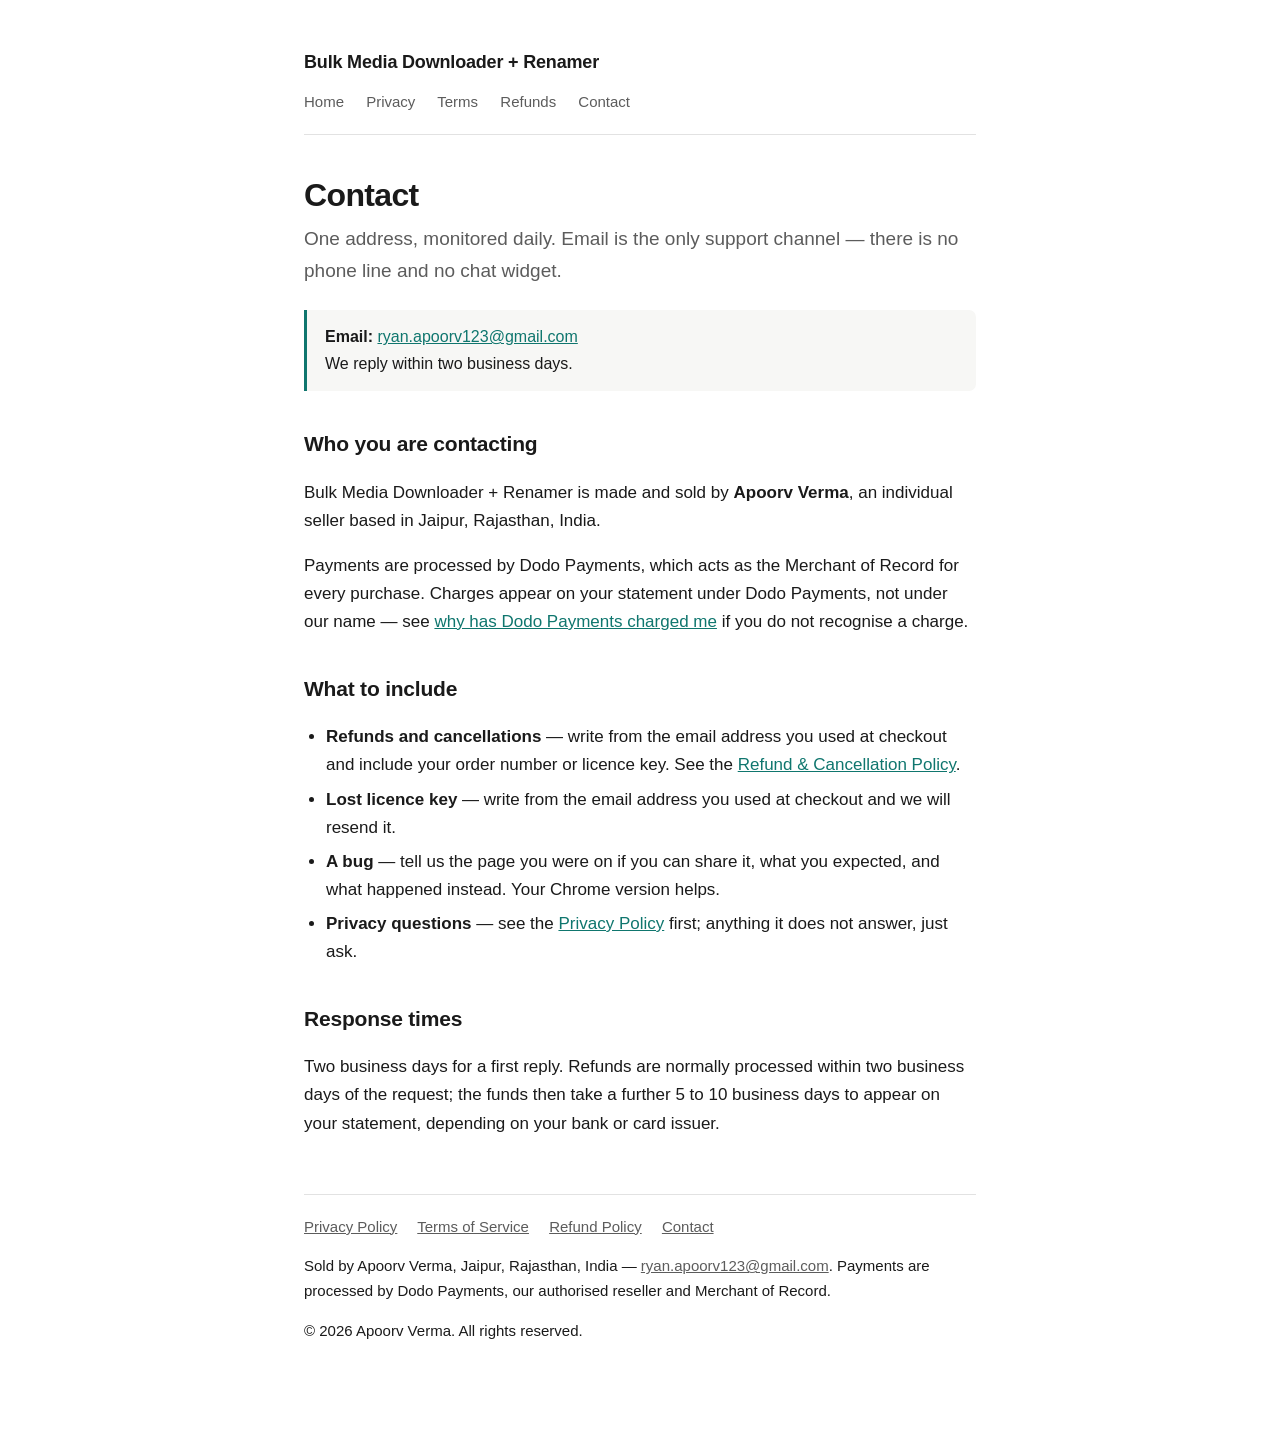
==== contact.html @ 6083a731 "Policy site" ====
<!DOCTYPE html>
<html lang="en">
<head>
<meta charset="utf-8">
<meta name="viewport" content="width=device-width, initial-scale=1">
<title>Contact — Bulk Media Downloader + Renamer</title>
<meta name="description" content="Support, refunds and cancellations for Bulk Media Downloader + Renamer.">
<link rel="stylesheet" href="styles.css">
</head>
<body>
<div class="wrap">

<header class="site">
  <a class="brand" href="./">Bulk Media Downloader + Renamer</a>
  <nav class="site">
    <a href="./">Home</a>
    <a href="privacy.html">Privacy</a>
    <a href="terms.html">Terms</a>
    <a href="refund.html">Refunds</a>
    <a href="contact.html">Contact</a>
  </nav>
</header>

<h1>Contact</h1>
<p class="lede">One address, monitored daily. Email is the only support channel — there is no phone line and no chat widget.</p>

<div class="note">
  <strong>Email:</strong> <a href="mailto:ryan.apoorv123@gmail.com">ryan.apoorv123@gmail.com</a><br>
  We reply within two business days.
</div>

<h2>Who you are contacting</h2>
<p>Bulk Media Downloader + Renamer is made and sold by <strong>Apoorv Verma</strong>, an individual seller based in Jaipur, Rajasthan, India.</p>
<p>Payments are processed by Dodo Payments, which acts as the Merchant of Record for every purchase. Charges appear on your statement under Dodo Payments, not under our name — see <a href="https://dodopayments.com/support/why-has-dodo-payments-charged-me">why has Dodo Payments charged me</a> if you do not recognise a charge.</p>

<h2>What to include</h2>
<ul>
  <li><strong>Refunds and cancellations</strong> — write from the email address you used at checkout and include your order number or licence key. See the <a href="refund.html">Refund &amp; Cancellation Policy</a>.</li>
  <li><strong>Lost licence key</strong> — write from the email address you used at checkout and we will resend it.</li>
  <li><strong>A bug</strong> — tell us the page you were on if you can share it, what you expected, and what happened instead. Your Chrome version helps.</li>
  <li><strong>Privacy questions</strong> — see the <a href="privacy.html">Privacy Policy</a> first; anything it does not answer, just ask.</li>
</ul>

<h2>Response times</h2>
<p>Two business days for a first reply. Refunds are normally processed within two business days of the request; the funds then take a further 5 to 10 business days to appear on your statement, depending on your bank or card issuer.</p>

<footer class="site">
  <a href="privacy.html">Privacy Policy</a>
  <a href="terms.html">Terms of Service</a>
  <a href="refund.html">Refund Policy</a>
  <a href="contact.html">Contact</a>
  <p class="seller">Sold by Apoorv Verma, Jaipur, Rajasthan, India — <a href="mailto:ryan.apoorv123@gmail.com">ryan.apoorv123@gmail.com</a>. Payments are processed by Dodo Payments, our authorised reseller and Merchant of Record.</p>
  <p>&copy; 2026 Apoorv Verma. All rights reserved.</p>
</footer>

</div>
</body>
</html>
---- styles.css ----
:root {
  --ink: #1a1a1a;
  --muted: #5c5c5c;
  --line: #e2e2e2;
  --accent: #0f766e;
  --bg: #ffffff;
  --soft: #f7f7f5;
}

* { box-sizing: border-box; }

[hidden] { display: none !important; }

body {
  margin: 0;
  padding: 0;
  background: var(--bg);
  color: var(--ink);
  font-family: -apple-system, BlinkMacSystemFont, "Segoe UI", Roboto, Helvetica, Arial, sans-serif;
  font-size: 17px;
  line-height: 1.65;
  -webkit-font-smoothing: antialiased;
}

.wrap {
  max-width: 720px;
  margin: 0 auto;
  padding: 48px 24px 80px;
}

header.site {
  border-bottom: 1px solid var(--line);
  margin-bottom: 40px;
  padding-bottom: 20px;
}

header.site a.brand {
  font-weight: 650;
  font-size: 18px;
  color: var(--ink);
  text-decoration: none;
  letter-spacing: -0.01em;
}

nav.site {
  margin-top: 12px;
  font-size: 15px;
}

nav.site a {
  color: var(--muted);
  text-decoration: none;
  margin-right: 18px;
}

nav.site a:hover { color: var(--accent); text-decoration: underline; }

h1 {
  font-size: 32px;
  line-height: 1.25;
  letter-spacing: -0.02em;
  margin: 0 0 8px;
}

h2 {
  font-size: 21px;
  letter-spacing: -0.01em;
  margin: 36px 0 10px;
}

h3 { font-size: 17px; margin: 24px 0 6px; }

p, li { color: var(--ink); }

.lede { font-size: 19px; color: var(--muted); margin-top: 0; }

.updated { font-size: 15px; color: var(--muted); margin-bottom: 32px; }

a { color: var(--accent); }

ul { padding-left: 22px; }

li { margin-bottom: 6px; }

.pricing {
  display: flex;
  gap: 16px;
  flex-wrap: wrap;
  margin: 28px 0 8px;
}

.plan {
  flex: 1 1 260px;
  border: 1px solid var(--line);
  border-radius: 10px;
  padding: 22px;
  background: var(--soft);
}

.plan .price { font-size: 30px; font-weight: 650; letter-spacing: -0.02em; }

.plan .per { font-size: 15px; color: var(--muted); font-weight: 400; }

.plan h3 { margin-top: 0; }

.btn {
  display: inline-block;
  margin-top: 14px;
  padding: 10px 18px;
  background: var(--accent);
  color: #fff;
  border-radius: 7px;
  text-decoration: none;
  font-size: 15px;
  font-weight: 550;
  border: none;
  cursor: pointer;
  font-family: inherit;
}

.btn:hover { opacity: 0.9; }

.btn.secondary { background: transparent; color: var(--accent); border: 1px solid var(--accent); }

/* Checkout not yet live: reads as a button, but is visibly inert rather than
   being a link the visitor can follow to a 404. Remove with the spans. */
.btn--pending {
  background: var(--soft);
  color: var(--muted);
  border: 1px dashed var(--line);
  cursor: not-allowed;
}

.btn--pending:hover { opacity: 1; }

.note {
  background: var(--soft);
  border-left: 3px solid var(--accent);
  padding: 14px 18px;
  border-radius: 0 7px 7px 0;
  margin: 24px 0;
  font-size: 16px;
}

code {
  background: var(--soft);
  padding: 2px 6px;
  border-radius: 4px;
  font-size: 15px;
  font-family: ui-monospace, SFMono-Regular, Menlo, monospace;
}

footer.site {
  border-top: 1px solid var(--line);
  margin-top: 56px;
  padding-top: 20px;
  font-size: 15px;
  color: var(--muted);
}

footer.site a { color: var(--muted); margin-right: 16px; }

/* Links inside footer prose sit in a sentence, not in the link row. */
footer.site p a { margin-right: 0; }

footer.site .seller { margin-bottom: 8px; }

.fineprint { font-size: 15px; color: var(--muted); margin-top: 18px; }

.keybox {
  font-family: ui-monospace, SFMono-Regular, Menlo, monospace;
  font-size: 18px;
  background: var(--soft);
  border: 1px solid var(--line);
  border-radius: 8px;
  padding: 16px;
  word-break: break-all;
  margin: 16px 0;
}

@media (max-width: 560px) {
  body { font-size: 16px; }
  h1 { font-size: 27px; }
  .wrap { padding: 32px 18px 64px; }
}
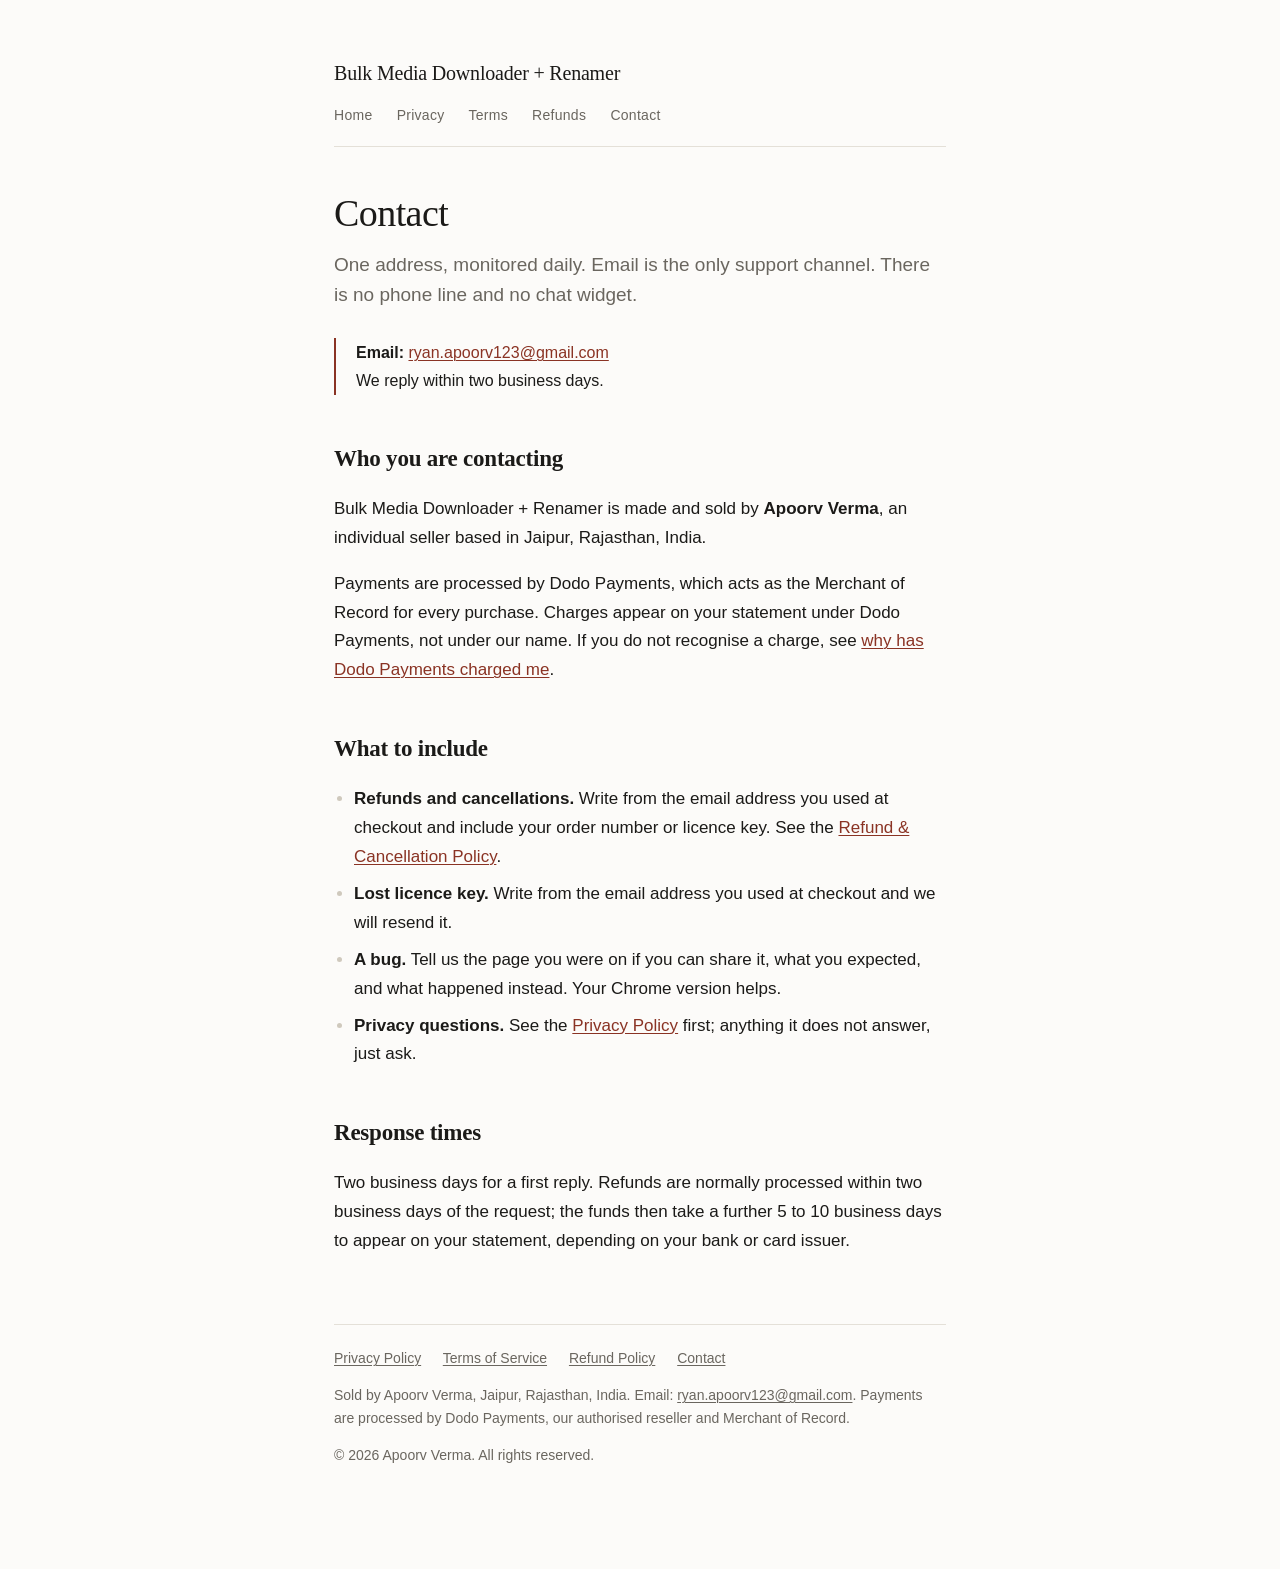
==== commit e9cf44a4: "Update titles and improve text clarity across multiple HTML files" ====
--- a/contact.html
+++ b/contact.html
@@ -3,7 +3,7 @@
 <head>
 <meta charset="utf-8">
 <meta name="viewport" content="width=device-width, initial-scale=1">
-<title>Contact — Bulk Media Downloader + Renamer</title>
+<title>Contact | Bulk Media Downloader + Renamer</title>
 <meta name="description" content="Support, refunds and cancellations for Bulk Media Downloader + Renamer.">
 <link rel="stylesheet" href="styles.css">
 </head>
@@ -22,7 +22,7 @@
 </header>
 
 <h1>Contact</h1>
-<p class="lede">One address, monitored daily. Email is the only support channel — there is no phone line and no chat widget.</p>
+<p class="lede">One address, monitored daily. Email is the only support channel. There is no phone line and no chat widget.</p>
 
 <div class="note">
   <strong>Email:</strong> <a href="mailto:ryan.apoorv123@gmail.com">ryan.apoorv123@gmail.com</a><br>
@@ -31,14 +31,14 @@
 
 <h2>Who you are contacting</h2>
 <p>Bulk Media Downloader + Renamer is made and sold by <strong>Apoorv Verma</strong>, an individual seller based in Jaipur, Rajasthan, India.</p>
-<p>Payments are processed by Dodo Payments, which acts as the Merchant of Record for every purchase. Charges appear on your statement under Dodo Payments, not under our name — see <a href="https://dodopayments.com/support/why-has-dodo-payments-charged-me">why has Dodo Payments charged me</a> if you do not recognise a charge.</p>
+<p>Payments are processed by Dodo Payments, which acts as the Merchant of Record for every purchase. Charges appear on your statement under Dodo Payments, not under our name. If you do not recognise a charge, see <a href="https://dodopayments.com/support/why-has-dodo-payments-charged-me">why has Dodo Payments charged me</a>.</p>
 
 <h2>What to include</h2>
 <ul>
-  <li><strong>Refunds and cancellations</strong> — write from the email address you used at checkout and include your order number or licence key. See the <a href="refund.html">Refund &amp; Cancellation Policy</a>.</li>
-  <li><strong>Lost licence key</strong> — write from the email address you used at checkout and we will resend it.</li>
-  <li><strong>A bug</strong> — tell us the page you were on if you can share it, what you expected, and what happened instead. Your Chrome version helps.</li>
-  <li><strong>Privacy questions</strong> — see the <a href="privacy.html">Privacy Policy</a> first; anything it does not answer, just ask.</li>
+  <li><strong>Refunds and cancellations.</strong> Write from the email address you used at checkout and include your order number or licence key. See the <a href="refund.html">Refund &amp; Cancellation Policy</a>.</li>
+  <li><strong>Lost licence key.</strong> Write from the email address you used at checkout and we will resend it.</li>
+  <li><strong>A bug.</strong> Tell us the page you were on if you can share it, what you expected, and what happened instead. Your Chrome version helps.</li>
+  <li><strong>Privacy questions.</strong> See the <a href="privacy.html">Privacy Policy</a> first; anything it does not answer, just ask.</li>
 </ul>
 
 <h2>Response times</h2>
@@ -49,7 +49,7 @@
   <a href="terms.html">Terms of Service</a>
   <a href="refund.html">Refund Policy</a>
   <a href="contact.html">Contact</a>
-  <p class="seller">Sold by Apoorv Verma, Jaipur, Rajasthan, India — <a href="mailto:ryan.apoorv123@gmail.com">ryan.apoorv123@gmail.com</a>. Payments are processed by Dodo Payments, our authorised reseller and Merchant of Record.</p>
+  <p class="seller">Sold by Apoorv Verma, Jaipur, Rajasthan, India. Email: <a href="mailto:ryan.apoorv123@gmail.com">ryan.apoorv123@gmail.com</a>. Payments are processed by Dodo Payments, our authorised reseller and Merchant of Record.</p>
   <p>&copy; 2026 Apoorv Verma. All rights reserved.</p>
 </footer>
 
--- a/styles.css
+++ b/styles.css
@@ -1,185 +1,255 @@
+/* Bulk Media Downloader + Renamer: site styles.
+   Warm paper, serif headings, hairline rules. One accent, used sparingly. */
+
 :root {
-  --ink: #1a1a1a;
-  --muted: #5c5c5c;
-  --line: #e2e2e2;
-  --accent: #0f766e;
-  --bg: #ffffff;
-  --soft: #f7f7f5;
+  --paper: #fcfbf9;
+  --ink: #1b1a18;
+  --muted: #6a665f;
+  --line: #e4e0d8;
+  --line-strong: #cfc9bd;
+  --fill: #f5f2ec;
+  --accent: #8a3324;
+
+  --serif: Georgia, "Iowan Old Style", "Palatino Linotype", serif;
+  --sans: -apple-system, BlinkMacSystemFont, "Segoe UI", Roboto, Helvetica, Arial, sans-serif;
+  --mono: ui-monospace, SFMono-Regular, "SF Mono", Menlo, Consolas, monospace;
 }
 
 * { box-sizing: border-box; }
 
 [hidden] { display: none !important; }
+
+::selection { background: #f0dcd6; }
+
+:focus-visible { outline: 2px solid var(--accent); outline-offset: 3px; }
 
 body {
   margin: 0;
-  padding: 0;
-  background: var(--bg);
+  background: var(--paper);
   color: var(--ink);
-  font-family: -apple-system, BlinkMacSystemFont, "Segoe UI", Roboto, Helvetica, Arial, sans-serif;
+  font-family: var(--sans);
   font-size: 17px;
-  line-height: 1.65;
+  line-height: 1.7;
   -webkit-font-smoothing: antialiased;
 }
 
 .wrap {
-  max-width: 720px;
+  max-width: 660px;
   margin: 0 auto;
-  padding: 48px 24px 80px;
-}
+  padding: 56px 24px 88px;
+}
+
+/* --- Header ---------------------------------------------------------- */
 
 header.site {
   border-bottom: 1px solid var(--line);
-  margin-bottom: 40px;
-  padding-bottom: 20px;
+  margin-bottom: 44px;
+  padding-bottom: 18px;
 }
 
 header.site a.brand {
-  font-weight: 650;
-  font-size: 18px;
+  font-family: var(--serif);
+  font-size: 20px;
   color: var(--ink);
   text-decoration: none;
   letter-spacing: -0.01em;
 }
 
 nav.site {
-  margin-top: 12px;
+  margin-top: 14px;
+  font-size: 14px;
+  letter-spacing: 0.02em;
+}
+
+nav.site a {
+  color: var(--muted);
+  text-decoration: none;
+  margin-right: 20px;
+}
+
+nav.site a:hover { color: var(--accent); }
+
+/* --- Type ------------------------------------------------------------ */
+
+h1 {
+  font-family: var(--serif);
+  font-weight: 400;
+  font-size: 38px;
+  line-height: 1.18;
+  letter-spacing: -0.015em;
+  text-wrap: balance;
+  margin: 0 0 14px;
+}
+
+h2 {
+  font-family: var(--serif);
+  font-weight: 600;
+  font-size: 23px;
+  letter-spacing: -0.01em;
+  margin: 44px 0 12px;
+}
+
+h3 {
+  font-family: var(--serif);
+  font-weight: 600;
+  font-size: 18px;
+  margin: 0 0 6px;
+}
+
+strong { font-weight: 600; }
+
+.lede {
+  font-size: 19px;
+  line-height: 1.6;
+  color: var(--muted);
+  margin-top: 0;
+}
+
+.updated {
+  font-variant-caps: all-small-caps;
+  letter-spacing: 0.05em;
+  font-size: 16px;
+  color: var(--muted);
+  margin: -4px 0 34px;
+}
+
+.fineprint { font-size: 15px; color: var(--muted); margin-top: 18px; }
+
+a {
+  color: var(--accent);
+  text-decoration-thickness: 1px;
+  text-underline-offset: 2px;
+}
+
+ul, ol { padding-left: 20px; }
+
+li { margin-bottom: 8px; }
+
+li::marker { color: var(--line-strong); }
+
+code {
+  font-family: var(--mono);
   font-size: 15px;
-}
-
-nav.site a {
-  color: var(--muted);
-  text-decoration: none;
-  margin-right: 18px;
-}
-
-nav.site a:hover { color: var(--accent); text-decoration: underline; }
-
-h1 {
-  font-size: 32px;
-  line-height: 1.25;
-  letter-spacing: -0.02em;
-  margin: 0 0 8px;
-}
-
-h2 {
-  font-size: 21px;
-  letter-spacing: -0.01em;
-  margin: 36px 0 10px;
-}
-
-h3 { font-size: 17px; margin: 24px 0 6px; }
-
-p, li { color: var(--ink); }
-
-.lede { font-size: 19px; color: var(--muted); margin-top: 0; }
-
-.updated { font-size: 15px; color: var(--muted); margin-bottom: 32px; }
-
-a { color: var(--accent); }
-
-ul { padding-left: 22px; }
-
-li { margin-bottom: 6px; }
+  background: var(--fill);
+  padding: 1px 5px;
+  border-radius: 2px;
+}
+
+/* --- Pricing --------------------------------------------------------- */
 
 .pricing {
   display: flex;
-  gap: 16px;
+  gap: 18px;
   flex-wrap: wrap;
   margin: 28px 0 8px;
 }
 
 .plan {
-  flex: 1 1 260px;
+  flex: 1 1 250px;
   border: 1px solid var(--line);
-  border-radius: 10px;
-  padding: 22px;
-  background: var(--soft);
-}
-
-.plan .price { font-size: 30px; font-weight: 650; letter-spacing: -0.02em; }
-
-.plan .per { font-size: 15px; color: var(--muted); font-weight: 400; }
-
-.plan h3 { margin-top: 0; }
+  border-radius: 3px;
+  padding: 22px 22px 24px;
+}
+
+.plan .price {
+  font-family: var(--serif);
+  font-size: 33px;
+  line-height: 1.2;
+  margin-bottom: 4px;
+}
+
+.plan .per {
+  font-family: var(--sans);
+  font-size: 14px;
+  color: var(--muted);
+}
+
+.plan p { font-size: 16px; margin: 0; }
+
+/* --- Buttons --------------------------------------------------------- */
 
 .btn {
   display: inline-block;
-  margin-top: 14px;
+  margin-top: 18px;
   padding: 10px 18px;
   background: var(--accent);
-  color: #fff;
-  border-radius: 7px;
+  color: var(--paper);
+  border: 1px solid var(--accent);
+  border-radius: 3px;
+  font-family: inherit;
+  font-size: 15px;
+  font-weight: 500;
+  letter-spacing: 0.01em;
   text-decoration: none;
-  font-size: 15px;
-  font-weight: 550;
-  border: none;
   cursor: pointer;
-  font-family: inherit;
-}
-
-.btn:hover { opacity: 0.9; }
-
-.btn.secondary { background: transparent; color: var(--accent); border: 1px solid var(--accent); }
-
-/* Checkout not yet live: reads as a button, but is visibly inert rather than
-   being a link the visitor can follow to a 404. Remove with the spans. */
-.btn--pending {
-  background: var(--soft);
-  color: var(--muted);
-  border: 1px dashed var(--line);
+}
+
+.btn:hover { background: #75291c; border-color: #75291c; }
+
+.btn.secondary {
+  background: transparent;
+  color: var(--ink);
+  border-color: var(--line-strong);
+}
+
+.btn.secondary:hover { background: var(--fill); border-color: var(--muted); }
+
+/* Checkout not live yet: reads as a button, but visibly inert. */
+.btn--pending,
+.btn.secondary.btn--pending {
+  background: transparent;
+  color: var(--muted);
+  border: 1px dashed var(--line-strong);
   cursor: not-allowed;
 }
 
-.btn--pending:hover { opacity: 1; }
+/* --- Callouts -------------------------------------------------------- */
 
 .note {
-  background: var(--soft);
-  border-left: 3px solid var(--accent);
-  padding: 14px 18px;
-  border-radius: 0 7px 7px 0;
-  margin: 24px 0;
+  border-left: 2px solid var(--accent);
+  padding: 1px 0 1px 20px;
+  margin: 28px 0;
   font-size: 16px;
 }
 
-code {
-  background: var(--soft);
-  padding: 2px 6px;
-  border-radius: 4px;
-  font-size: 15px;
-  font-family: ui-monospace, SFMono-Regular, Menlo, monospace;
-}
+.keybox {
+  font-family: var(--mono);
+  font-size: 17px;
+  background: var(--fill);
+  border: 1px solid var(--line);
+  border-radius: 3px;
+  padding: 16px;
+  word-break: break-all;
+  margin: 20px 0 0;
+}
+
+/* --- Footer ---------------------------------------------------------- */
 
 footer.site {
   border-top: 1px solid var(--line);
-  margin-top: 56px;
-  padding-top: 20px;
-  font-size: 15px;
-  color: var(--muted);
-}
-
-footer.site a { color: var(--muted); margin-right: 16px; }
+  margin-top: 68px;
+  padding-top: 22px;
+  font-size: 14px;
+  line-height: 1.65;
+  color: var(--muted);
+}
+
+footer.site a { color: var(--muted); margin-right: 18px; }
+
+footer.site a:hover { color: var(--accent); }
 
 /* Links inside footer prose sit in a sentence, not in the link row. */
 footer.site p a { margin-right: 0; }
 
-footer.site .seller { margin-bottom: 8px; }
-
-.fineprint { font-size: 15px; color: var(--muted); margin-top: 18px; }
-
-.keybox {
-  font-family: ui-monospace, SFMono-Regular, Menlo, monospace;
-  font-size: 18px;
-  background: var(--soft);
-  border: 1px solid var(--line);
-  border-radius: 8px;
-  padding: 16px;
-  word-break: break-all;
-  margin: 16px 0;
-}
+footer.site .seller { margin-bottom: 6px; }
+
+/* --- Small screens --------------------------------------------------- */
 
 @media (max-width: 560px) {
   body { font-size: 16px; }
-  h1 { font-size: 27px; }
-  .wrap { padding: 32px 18px 64px; }
-}
+  h1 { font-size: 30px; }
+  h2 { font-size: 21px; }
+  .lede { font-size: 18px; }
+  .wrap { padding: 36px 20px 64px; }
+  nav.site a { margin-right: 16px; }
+}
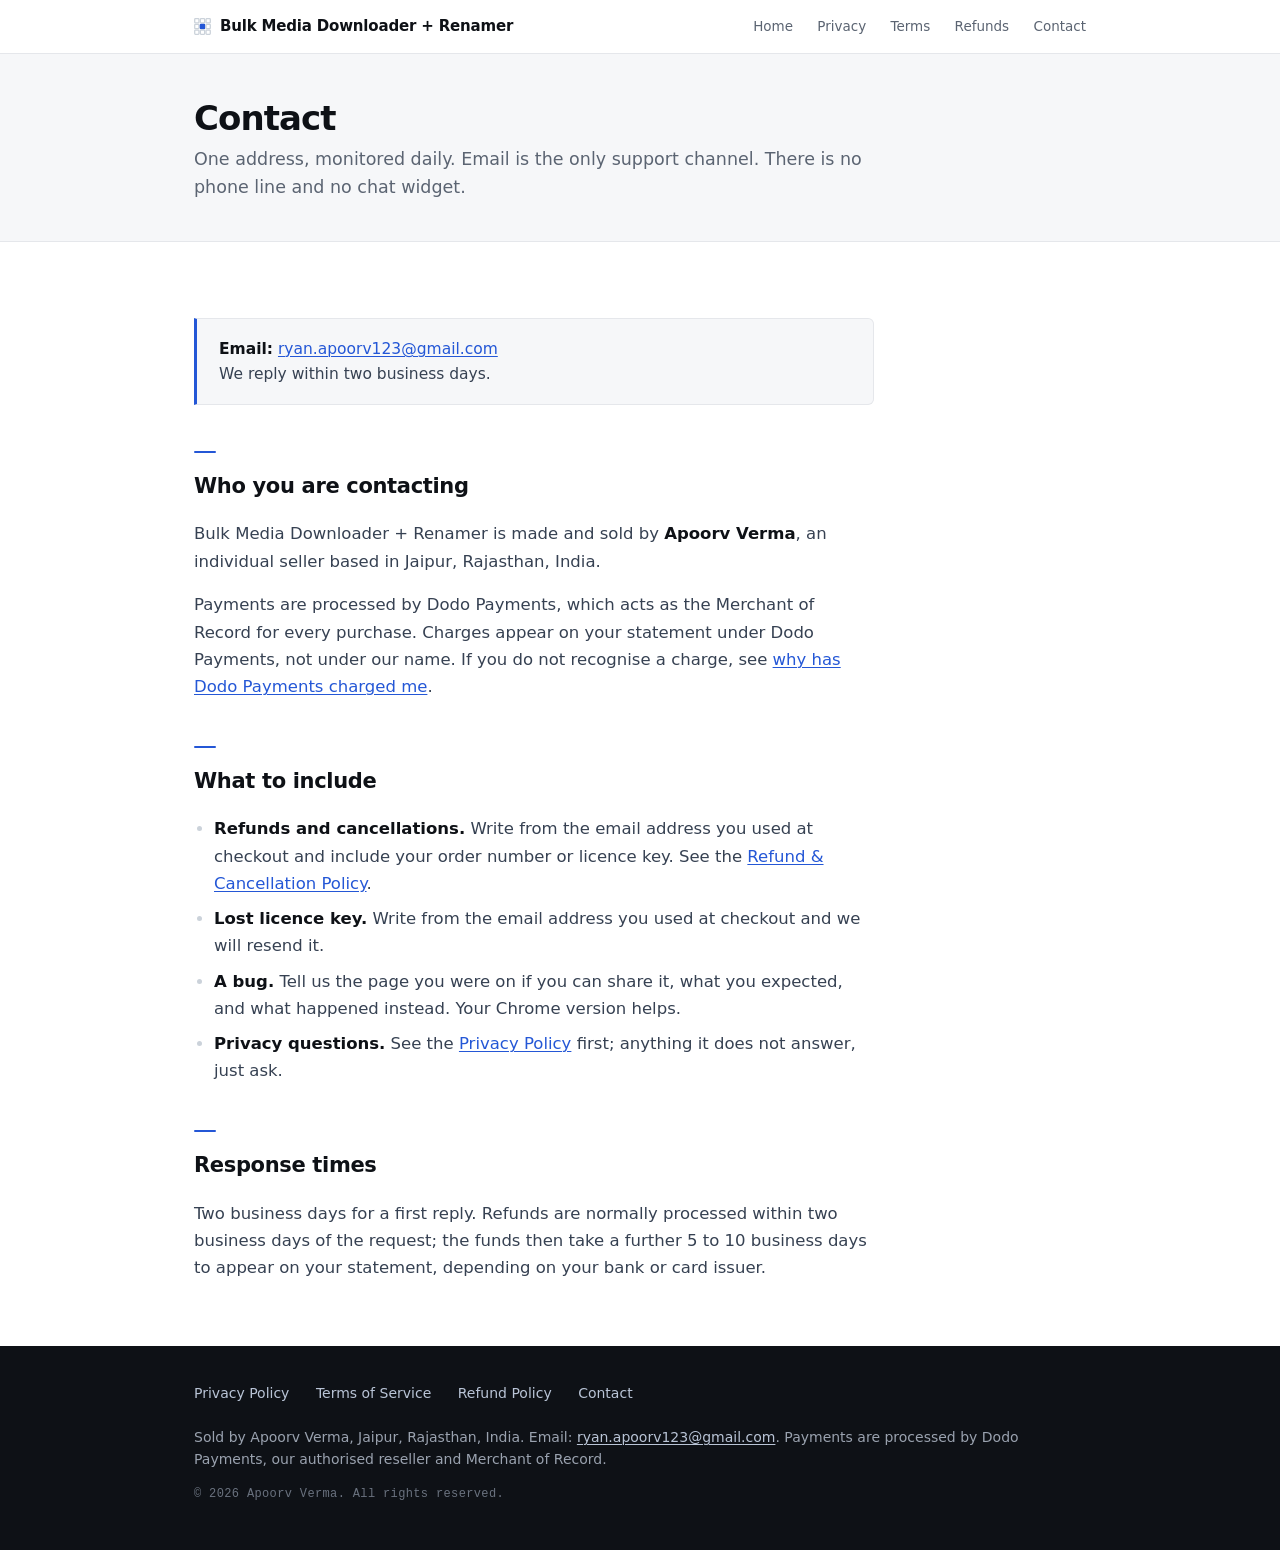
==== commit ec0d8363: "Refactor site structure and styles for consistency - Updated header and footer structure across priv" ====
--- a/contact.html
+++ b/contact.html
@@ -8,21 +8,39 @@
 <link rel="stylesheet" href="styles.css">
 </head>
 <body>
-<div class="wrap">
 
-<header class="site">
-  <a class="brand" href="./">Bulk Media Downloader + Renamer</a>
-  <nav class="site">
-    <a href="./">Home</a>
-    <a href="privacy.html">Privacy</a>
-    <a href="terms.html">Terms</a>
-    <a href="refund.html">Refunds</a>
-    <a href="contact.html">Contact</a>
-  </nav>
+<header class="topbar">
+  <div class="bar">
+    <a class="brand" href="./">
+      <svg class="mark" viewBox="0 0 24 24" aria-hidden="true" focusable="false">
+        <rect x="1" y="1" width="6" height="6" rx="1"/>
+        <rect x="9" y="1" width="6" height="6" rx="1"/>
+        <rect x="17" y="1" width="6" height="6" rx="1"/>
+        <rect x="1" y="9" width="6" height="6" rx="1"/>
+        <rect x="9" y="9" width="6" height="6" rx="1" class="mark__on"/>
+        <rect x="17" y="9" width="6" height="6" rx="1"/>
+        <rect x="1" y="17" width="6" height="6" rx="1"/>
+        <rect x="9" y="17" width="6" height="6" rx="1"/>
+        <rect x="17" y="17" width="6" height="6" rx="1"/>
+      </svg>Bulk Media Downloader + Renamer</a>
+    <nav class="nav">
+      <a href="./">Home</a>
+      <a href="privacy.html">Privacy</a>
+      <a href="terms.html">Terms</a>
+      <a href="refund.html">Refunds</a>
+      <a href="contact.html">Contact</a>
+    </nav>
+  </div>
 </header>
 
-<h1>Contact</h1>
-<p class="lede">One address, monitored daily. Email is the only support channel. There is no phone line and no chat widget.</p>
+<section class="pagehead">
+  <div class="bar">
+    <h1>Contact</h1>
+    <p class="lede">One address, monitored daily. Email is the only support channel. There is no phone line and no chat widget.</p>
+  </div>
+</section>
+
+<main class="wrap">
 
 <div class="note">
   <strong>Email:</strong> <a href="mailto:ryan.apoorv123@gmail.com">ryan.apoorv123@gmail.com</a><br>
@@ -44,15 +62,20 @@
 <h2>Response times</h2>
 <p>Two business days for a first reply. Refunds are normally processed within two business days of the request; the funds then take a further 5 to 10 business days to appear on your statement, depending on your bank or card issuer.</p>
 
-<footer class="site">
-  <a href="privacy.html">Privacy Policy</a>
-  <a href="terms.html">Terms of Service</a>
-  <a href="refund.html">Refund Policy</a>
-  <a href="contact.html">Contact</a>
-  <p class="seller">Sold by Apoorv Verma, Jaipur, Rajasthan, India. Email: <a href="mailto:ryan.apoorv123@gmail.com">ryan.apoorv123@gmail.com</a>. Payments are processed by Dodo Payments, our authorised reseller and Merchant of Record.</p>
-  <p>&copy; 2026 Apoorv Verma. All rights reserved.</p>
+</main>
+
+<footer class="sitefoot">
+  <div class="bar">
+    <nav class="footlinks">
+      <a href="privacy.html">Privacy Policy</a>
+      <a href="terms.html">Terms of Service</a>
+      <a href="refund.html">Refund Policy</a>
+      <a href="contact.html">Contact</a>
+    </nav>
+    <p class="seller">Sold by Apoorv Verma, Jaipur, Rajasthan, India. Email: <a href="mailto:ryan.apoorv123@gmail.com">ryan.apoorv123@gmail.com</a>. Payments are processed by Dodo Payments, our authorised reseller and Merchant of Record.</p>
+    <p class="copy">&copy; 2026 Apoorv Verma. All rights reserved.</p>
+  </div>
 </footer>
 
-</div>
 </body>
 </html>
--- a/styles.css
+++ b/styles.css
@@ -1,119 +1,239 @@
 /* Bulk Media Downloader + Renamer: site styles.
-   Warm paper, serif headings, hairline rules. One accent, used sparingly. */
+   Cool neutral, tight sans headings, monospace labels, near-black controls.
+   Full-bleed bands share one 820px column so every left edge aligns. */
 
 :root {
-  --paper: #fcfbf9;
-  --ink: #1b1a18;
-  --muted: #6a665f;
-  --line: #e4e0d8;
-  --line-strong: #cfc9bd;
-  --fill: #f5f2ec;
-  --accent: #8a3324;
-
-  --serif: Georgia, "Iowan Old Style", "Palatino Linotype", serif;
-  --sans: -apple-system, BlinkMacSystemFont, "Segoe UI", Roboto, Helvetica, Arial, sans-serif;
-  --mono: ui-monospace, SFMono-Regular, "SF Mono", Menlo, Consolas, monospace;
+  --bg: #ffffff;
+  --surface: #f6f7f9;
+  --ink: #0e1116;
+  --body: #364152;
+  --muted: #5b6472;
+  --line: #e5e7eb;
+  --line-strong: #cbd2da;
+  --accent: #2457d6;
+
+  --container: 940px;
+  --measure: 680px;
+
+  --sans: system-ui, -apple-system, "Segoe UI", Roboto, "Helvetica Neue", Arial, sans-serif;
+  --mono: ui-monospace, SFMono-Regular, "SF Mono", "Cascadia Mono", Menlo, Consolas, monospace;
 }
 
 * { box-sizing: border-box; }
 
 [hidden] { display: none !important; }
 
-::selection { background: #f0dcd6; }
+::selection { background: #d3e0ff; }
 
 :focus-visible { outline: 2px solid var(--accent); outline-offset: 3px; }
 
 body {
   margin: 0;
-  background: var(--paper);
-  color: var(--ink);
+  background: var(--bg);
+  color: var(--body);
   font-family: var(--sans);
-  font-size: 17px;
-  line-height: 1.7;
+  font-size: 16.5px;
+  line-height: 1.65;
   -webkit-font-smoothing: antialiased;
 }
 
-.wrap {
-  max-width: 660px;
+/* Shared grid. */
+.bar, .wrap {
+  max-width: var(--container);
   margin: 0 auto;
-  padding: 56px 24px 88px;
-}
-
-/* --- Header ---------------------------------------------------------- */
-
-header.site {
+  padding-left: 24px;
+  padding-right: 24px;
+}
+
+.wrap { padding-top: 48px; padding-bottom: 48px; }
+
+/* Prose held to a readable measure; grids and cards run full width. */
+.wrap > p,
+.wrap > ol,
+.wrap > ul:not(.features),
+.wrap > .note { max-width: var(--measure); }
+
+/* --- Top bar --------------------------------------------------------- */
+
+.topbar {
+  position: sticky;
+  top: 0;
+  z-index: 10;
+  background: rgba(255, 255, 255, 0.92);
   border-bottom: 1px solid var(--line);
-  margin-bottom: 44px;
-  padding-bottom: 18px;
-}
-
-header.site a.brand {
-  font-family: var(--serif);
-  font-size: 20px;
+}
+
+.topbar .bar {
+  display: flex;
+  align-items: center;
+  justify-content: space-between;
+  gap: 20px;
+  padding-top: 14px;
+  padding-bottom: 14px;
+}
+
+.brand {
+  display: inline-flex;
+  align-items: center;
+  gap: 9px;
+  font-size: 15px;
+  font-weight: 620;
+  letter-spacing: -0.012em;
   color: var(--ink);
   text-decoration: none;
-  letter-spacing: -0.01em;
-}
-
-nav.site {
-  margin-top: 14px;
-  font-size: 14px;
-  letter-spacing: 0.02em;
-}
-
-nav.site a {
+}
+
+.mark { width: 17px; height: 17px; flex: none; }
+
+.mark rect { fill: none; stroke: var(--line-strong); stroke-width: 1.8; }
+
+.mark .mark__on { fill: var(--accent); stroke: var(--accent); }
+
+.nav { font-size: 13.5px; font-weight: 500; }
+
+.nav a {
   color: var(--muted);
   text-decoration: none;
-  margin-right: 20px;
-}
-
-nav.site a:hover { color: var(--accent); }
+  margin-left: 20px;
+}
+
+.nav a:hover { color: var(--ink); }
+
+/* --- Hero and page heads --------------------------------------------- */
+
+.hero {
+  background: var(--surface);
+  border-bottom: 1px solid var(--line);
+}
+
+.hero__inner {
+  display: flex;
+  align-items: center;
+  gap: 56px;
+  padding-top: 64px;
+  padding-bottom: 64px;
+}
+
+.hero__copy { flex: 1 1 440px; min-width: 0; }
+
+.hero__copy .lede { max-width: 30em; margin-bottom: 0; }
+
+/* Abstract mock of the extension: a grid of found images, some selected,
+   with the filter panel and export button beside it. */
+.shot {
+  flex: 0 0 380px;
+  width: 100%;
+  max-width: 380px;
+  height: auto;
+  filter: drop-shadow(0 6px 18px rgba(14, 17, 22, 0.07));
+}
+
+.shot__win { fill: #fff; stroke: var(--line-strong); }
+
+.shot__rule { stroke: var(--line); }
+
+.shot__dot { fill: #dde2e9; }
+
+.shot__tile rect { fill: #eef1f5; stroke: var(--line); }
+
+.shot__tile--on rect { fill: #e7edfc; stroke: var(--accent); stroke-width: 1.8; }
+
+.shot__pic { fill: #cdd5e0; }
+
+.shot__pic--on { fill: #a9bdec; }
+
+.shot__badge circle { fill: var(--accent); }
+
+.shot__badge path { fill: none; stroke: #fff; stroke-width: 1.9; stroke-linecap: round; stroke-linejoin: round; }
+
+.shot__panel { fill: #fafbfc; stroke: var(--line); }
+
+.shot__label rect { fill: #dde2e9; }
+
+.shot__field rect { fill: #fff; stroke: var(--line); }
+
+.shot__check { fill: #fff; stroke: var(--line-strong); }
+
+.shot__check--on { fill: var(--accent); stroke: var(--accent); }
+
+.shot__cta { fill: var(--ink); }
+
+.shot__ctabar { fill: #fff; opacity: 0.85; }
+
+.pagehead {
+  background: var(--surface);
+  border-bottom: 1px solid var(--line);
+}
+
+.pagehead .bar { padding-top: 46px; padding-bottom: 40px; }
+
+.pagehead .lede { max-width: 40em; margin-bottom: 0; font-size: 17.5px; }
 
 /* --- Type ------------------------------------------------------------ */
 
 h1 {
-  font-family: var(--serif);
-  font-weight: 400;
-  font-size: 38px;
-  line-height: 1.18;
-  letter-spacing: -0.015em;
+  font-size: 43px;
+  font-weight: 700;
+  line-height: 1.08;
+  letter-spacing: -0.033em;
+  color: var(--ink);
   text-wrap: balance;
+  margin: 0 0 18px;
+}
+
+.pagehead h1 { font-size: 34px; letter-spacing: -0.028em; margin-bottom: 10px; }
+
+h2 {
+  font-size: 21px;
+  font-weight: 650;
+  letter-spacing: -0.016em;
+  color: var(--ink);
+  margin: 46px 0 14px;
+  scroll-margin-top: 80px;
+}
+
+/* Short accent rule above each section heading, for vertical rhythm. */
+h2::before {
+  content: "";
+  display: block;
+  width: 22px;
+  height: 2px;
+  border-radius: 1px;
+  background: var(--accent);
+  margin-bottom: 16px;
+}
+
+.wrap > h2:first-child, .band h2 { margin-top: 0; }
+
+h3 {
+  font-family: var(--mono);
+  font-size: 12px;
+  font-weight: 500;
+  letter-spacing: 0.09em;
+  text-transform: uppercase;
+  color: var(--muted);
   margin: 0 0 14px;
 }
 
-h2 {
-  font-family: var(--serif);
-  font-weight: 600;
-  font-size: 23px;
-  letter-spacing: -0.01em;
-  margin: 44px 0 12px;
-}
-
-h3 {
-  font-family: var(--serif);
-  font-weight: 600;
-  font-size: 18px;
-  margin: 0 0 6px;
-}
-
-strong { font-weight: 600; }
+strong { font-weight: 600; color: var(--ink); }
 
 .lede {
   font-size: 19px;
-  line-height: 1.6;
+  line-height: 1.55;
   color: var(--muted);
   margin-top: 0;
 }
 
 .updated {
-  font-variant-caps: all-small-caps;
-  letter-spacing: 0.05em;
-  font-size: 16px;
+  font-family: var(--mono);
+  font-size: 12px;
+  letter-spacing: 0.09em;
+  text-transform: uppercase;
   color: var(--muted);
-  margin: -4px 0 34px;
-}
-
-.fineprint { font-size: 15px; color: var(--muted); margin-top: 18px; }
+  margin: 0;
+}
+
+.fineprint { font-size: 14.5px; color: var(--muted); margin-top: 18px; }
 
 a {
   color: var(--accent);
@@ -127,97 +247,190 @@
 
 li::marker { color: var(--line-strong); }
 
+/* Numbered steps and clauses read better with a deliberate numeral. */
+ol > li::marker {
+  font-family: var(--mono);
+  font-size: 13px;
+  color: var(--accent);
+}
+
+h1 { scroll-margin-top: 80px; }
+
 code {
   font-family: var(--mono);
+  font-size: 14px;
+  background: var(--surface);
+  border: 1px solid var(--line);
+  padding: 1px 5px;
+  border-radius: 4px;
+}
+
+/* --- Tick list ------------------------------------------------------- */
+
+.ticks { list-style: none; padding-left: 0; }
+
+.ticks li { position: relative; padding-left: 24px; }
+
+.ticks li::before {
+  content: "";
+  position: absolute;
+  left: 3px;
+  top: 7px;
+  width: 5px;
+  height: 10px;
+  border: solid var(--accent);
+  border-width: 0 2px 2px 0;
+  transform: rotate(43deg);
+}
+
+/* --- Feature grid ---------------------------------------------------- */
+
+.features {
+  list-style: none;
+  padding: 0;
+  margin: 24px 0 0;
+  display: grid;
+  grid-template-columns: 1fr 1fr;
+  gap: 1px;
+  background: var(--line);
+  border: 1px solid var(--line);
+  border-radius: 6px;
+  overflow: hidden;
+}
+
+.features li {
+  background: var(--bg);
+  padding: 22px;
+  margin: 0;
   font-size: 15px;
-  background: var(--fill);
-  padding: 1px 5px;
-  border-radius: 2px;
+  line-height: 1.6;
+  transition: background 0.15s ease;
+}
+
+.features li:hover { background: #fbfcfd; }
+
+.features li strong {
+  display: block;
+  font-size: 15px;
+  font-weight: 620;
+  letter-spacing: -0.01em;
+  margin-bottom: 6px;
+}
+
+/* --- Tinted band (pricing) ------------------------------------------- */
+
+.band {
+  background: var(--surface);
+  border-top: 1px solid var(--line);
+  border-bottom: 1px solid var(--line);
 }
 
 /* --- Pricing --------------------------------------------------------- */
 
 .pricing {
-  display: flex;
+  display: grid;
+  grid-template-columns: 1fr 1fr;
   gap: 18px;
-  flex-wrap: wrap;
-  margin: 28px 0 8px;
+  margin: 26px 0 0;
 }
 
 .plan {
-  flex: 1 1 250px;
+  background: var(--bg);
   border: 1px solid var(--line);
-  border-radius: 3px;
-  padding: 22px 22px 24px;
-}
+  border-radius: 8px;
+  padding: 24px 24px 26px;
+  transition: border-color 0.15s ease, box-shadow 0.15s ease;
+}
+
+.plan:hover {
+  border-color: var(--line-strong);
+  box-shadow: 0 3px 12px rgba(14, 17, 22, 0.05);
+}
+
+/* The one-off licence is the headline offer, so it carries the accent edge. */
+.plan:first-child { border-top: 2px solid var(--accent); }
 
 .plan .price {
-  font-family: var(--serif);
-  font-size: 33px;
-  line-height: 1.2;
-  margin-bottom: 4px;
+  font-size: 40px;
+  font-weight: 700;
+  letter-spacing: -0.035em;
+  line-height: 1;
+  color: var(--ink);
+  font-variant-numeric: tabular-nums;
+  padding-bottom: 18px;
+  margin-bottom: 18px;
+  border-bottom: 1px solid var(--line);
 }
 
 .plan .per {
-  font-family: var(--sans);
-  font-size: 14px;
+  font-family: var(--mono);
+  font-size: 13px;
+  font-weight: 400;
+  letter-spacing: 0;
   color: var(--muted);
 }
 
-.plan p { font-size: 16px; margin: 0; }
+.plan p { font-size: 15px; line-height: 1.55; margin: 0; }
+
+.plan .btn { display: block; text-align: center; }
 
 /* --- Buttons --------------------------------------------------------- */
 
 .btn {
   display: inline-block;
-  margin-top: 18px;
-  padding: 10px 18px;
-  background: var(--accent);
-  color: var(--paper);
-  border: 1px solid var(--accent);
-  border-radius: 3px;
+  margin-top: 20px;
+  padding: 11px 18px;
+  background: var(--ink);
+  color: #fff;
+  border: 1px solid var(--ink);
+  border-radius: 6px;
   font-family: inherit;
-  font-size: 15px;
-  font-weight: 500;
-  letter-spacing: 0.01em;
+  font-size: 14.5px;
+  font-weight: 550;
   text-decoration: none;
   cursor: pointer;
 }
 
-.btn:hover { background: #75291c; border-color: #75291c; }
+.btn:hover { background: #262d38; border-color: #262d38; }
 
 .btn.secondary {
-  background: transparent;
+  background: var(--bg);
   color: var(--ink);
   border-color: var(--line-strong);
 }
 
-.btn.secondary:hover { background: var(--fill); border-color: var(--muted); }
+.btn.secondary:hover { background: var(--surface); border-color: var(--muted); }
 
 /* Checkout not live yet: reads as a button, but visibly inert. */
 .btn--pending,
 .btn.secondary.btn--pending {
-  background: transparent;
-  color: var(--muted);
-  border: 1px dashed var(--line-strong);
+  background: #eceef2;
+  color: #8d94a1;
+  border: 1px solid #e1e4ea;
   cursor: not-allowed;
 }
 
 /* --- Callouts -------------------------------------------------------- */
 
 .note {
-  border-left: 2px solid var(--accent);
-  padding: 1px 0 1px 20px;
+  background: var(--surface);
+  border: 1px solid var(--line);
+  border-left: 3px solid var(--accent);
+  border-radius: 0 6px 6px 0;
+  padding: 18px 22px;
   margin: 28px 0;
+  font-size: 15.5px;
+  line-height: 1.6;
+}
+
+.band .note { background: var(--bg); }
+
+.keybox {
+  font-family: var(--mono);
   font-size: 16px;
-}
-
-.keybox {
-  font-family: var(--mono);
-  font-size: 17px;
-  background: var(--fill);
+  background: var(--surface);
   border: 1px solid var(--line);
-  border-radius: 3px;
+  border-radius: 6px;
   padding: 16px;
   word-break: break-all;
   margin: 20px 0 0;
@@ -225,31 +438,57 @@
 
 /* --- Footer ---------------------------------------------------------- */
 
-footer.site {
-  border-top: 1px solid var(--line);
-  margin-top: 68px;
-  padding-top: 22px;
+.sitefoot {
+  background: var(--ink);
+  color: #9aa2af;
   font-size: 14px;
-  line-height: 1.65;
-  color: var(--muted);
-}
-
-footer.site a { color: var(--muted); margin-right: 18px; }
-
-footer.site a:hover { color: var(--accent); }
-
-/* Links inside footer prose sit in a sentence, not in the link row. */
-footer.site p a { margin-right: 0; }
-
-footer.site .seller { margin-bottom: 6px; }
+  line-height: 1.6;
+}
+
+.sitefoot .bar { padding-top: 36px; padding-bottom: 40px; }
+
+.footlinks { margin-bottom: 22px; }
+
+.footlinks a {
+  color: #e8ebef;
+  text-decoration: none;
+  margin-right: 22px;
+  font-weight: 500;
+}
+
+.footlinks a:hover { color: #fff; text-decoration: underline; }
+
+.sitefoot p { margin: 0 0 6px; max-width: 62em; }
+
+.sitefoot a { color: #b9c4d6; }
+
+.sitefoot .seller { color: #9aa2af; }
+
+.sitefoot .copy {
+  font-family: var(--mono);
+  font-size: 12px;
+  letter-spacing: 0.03em;
+  color: #6a727f;
+  margin-top: 14px;
+}
 
 /* --- Small screens --------------------------------------------------- */
+
+@media (max-width: 720px) {
+  .shot { display: none; }
+  .features, .pricing { grid-template-columns: 1fr; }
+  .hero__inner { padding-top: 48px; padding-bottom: 48px; }
+}
 
 @media (max-width: 560px) {
   body { font-size: 16px; }
-  h1 { font-size: 30px; }
-  h2 { font-size: 21px; }
-  .lede { font-size: 18px; }
-  .wrap { padding: 36px 20px 64px; }
-  nav.site a { margin-right: 16px; }
-}
+  h1 { font-size: 31px; }
+  .pagehead h1 { font-size: 27px; }
+  h2 { font-size: 19.5px; margin-top: 42px; }
+  .lede { font-size: 17.5px; }
+  .bar, .wrap { padding-left: 20px; padding-right: 20px; }
+  .wrap { padding-top: 36px; padding-bottom: 36px; }
+  .topbar .bar { flex-direction: column; align-items: flex-start; gap: 10px; }
+  .nav a { margin-left: 0; margin-right: 18px; }
+  .brand { font-size: 15px; }
+}
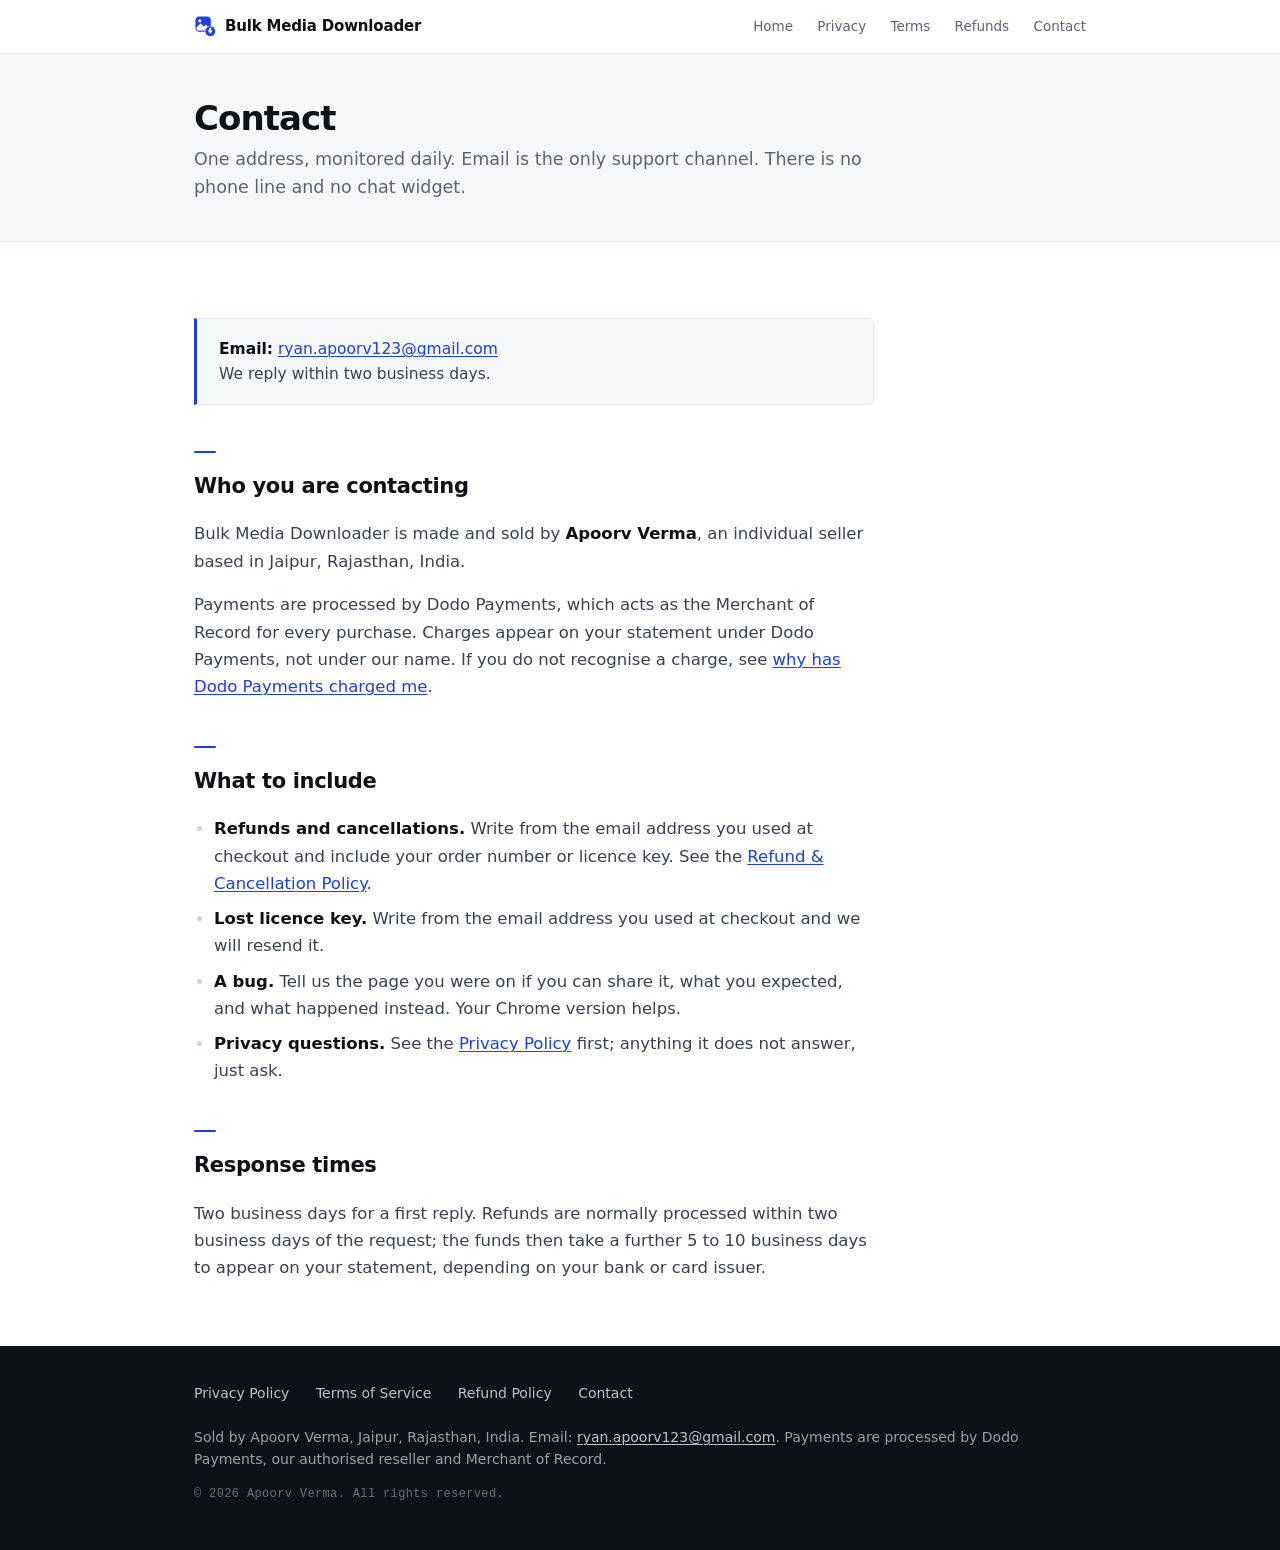
==== commit 98c7fc62: "Rename to Bulk Media Downloader, and give the site the product mark The name drops "+ Renamer" every" ====
--- a/contact.html
+++ b/contact.html
@@ -3,8 +3,21 @@
 <head>
 <meta charset="utf-8">
 <meta name="viewport" content="width=device-width, initial-scale=1">
-<title>Contact | Bulk Media Downloader + Renamer</title>
-<meta name="description" content="Support, refunds and cancellations for Bulk Media Downloader + Renamer.">
+<title>Contact | Bulk Media Downloader</title>
+<meta name="description" content="Support, refunds and cancellations for Bulk Media Downloader.">
+<link rel="icon" href="icon.svg" type="image/svg+xml">
+<link rel="icon" href="icon-32.png" sizes="32x32" type="image/png">
+<link rel="apple-touch-icon" href="icon-180.png">
+<meta property="og:type" content="website">
+<meta property="og:site_name" content="Bulk Media Downloader">
+<meta property="og:title" content="Contact">
+<meta property="og:description" content="Support, refunds and cancellations for Bulk Media Downloader. One email address, answered within two business days.">
+<meta property="og:url" content="https://apoorvverma5.github.io/bmdr-site/contact.html">
+<meta property="og:image" content="https://apoorvverma5.github.io/bmdr-site/og.png">
+<meta property="og:image:width" content="1200">
+<meta property="og:image:height" content="630">
+<meta property="og:image:alt" content="The Bulk Media Downloader mark: a picture tile with a download badge.">
+<meta name="twitter:card" content="summary_large_image">
 <link rel="stylesheet" href="styles.css">
 </head>
 <body>
@@ -12,17 +25,15 @@
 <header class="topbar">
   <div class="bar">
     <a class="brand" href="./">
-      <svg class="mark" viewBox="0 0 24 24" aria-hidden="true" focusable="false">
-        <rect x="1" y="1" width="6" height="6" rx="1"/>
-        <rect x="9" y="1" width="6" height="6" rx="1"/>
-        <rect x="17" y="1" width="6" height="6" rx="1"/>
-        <rect x="1" y="9" width="6" height="6" rx="1"/>
-        <rect x="9" y="9" width="6" height="6" rx="1" class="mark__on"/>
-        <rect x="17" y="9" width="6" height="6" rx="1"/>
-        <rect x="1" y="17" width="6" height="6" rx="1"/>
-        <rect x="9" y="17" width="6" height="6" rx="1"/>
-        <rect x="17" y="17" width="6" height="6" rx="1"/>
-      </svg>Bulk Media Downloader + Renamer</a>
+      <svg class="mark" viewBox="0 0 24 24" fill="none" aria-hidden="true" focusable="false">
+        <rect class="mark__tile" x="1.6" y="1.6" width="16.8" height="16.8" rx="4.4"/>
+        <circle class="mark__on" cx="6.3" cy="6.4" r="1.7"/>
+        <path class="mark__on" d="M2.9 17V13.4L7.2 8.9l3.6 3.8 2.2-2 4.1 4.3V17Z"/>
+        <circle class="mark__moat" cx="17.7" cy="17.7" r="6.05"/>
+        <circle class="mark__tile" cx="17.7" cy="17.7" r="5.5"/>
+        <rect class="mark__on" x="16.65" y="13.9" width="2.1" height="3.5" rx="0.6"/>
+        <path class="mark__on" d="M14.9 17h5.6L17.7 20.4Z"/>
+      </svg>Bulk Media Downloader</a>
     <nav class="nav">
       <a href="./">Home</a>
       <a href="privacy.html">Privacy</a>
@@ -48,7 +59,7 @@
 </div>
 
 <h2>Who you are contacting</h2>
-<p>Bulk Media Downloader + Renamer is made and sold by <strong>Apoorv Verma</strong>, an individual seller based in Jaipur, Rajasthan, India.</p>
+<p>Bulk Media Downloader is made and sold by <strong>Apoorv Verma</strong>, an individual seller based in Jaipur, Rajasthan, India.</p>
 <p>Payments are processed by Dodo Payments, which acts as the Merchant of Record for every purchase. Charges appear on your statement under Dodo Payments, not under our name. If you do not recognise a charge, see <a href="https://dodopayments.com/support/why-has-dodo-payments-charged-me">why has Dodo Payments charged me</a>.</p>
 
 <h2>What to include</h2>
--- a/styles.css
+++ b/styles.css
@@ -1,4 +1,4 @@
-/* Bulk Media Downloader + Renamer: site styles.
+/* Bulk Media Downloader: site styles.
    Cool neutral, tight sans headings, monospace labels, near-black controls.
    Full-bleed bands share one 820px column so every left edge aligns. */
 
@@ -10,7 +10,7 @@
   --muted: #5b6472;
   --line: #e5e7eb;
   --line-strong: #cbd2da;
-  --accent: #2457d6;
+  --accent: #1b3fe0;
 
   --container: 940px;
   --measure: 680px;
@@ -83,11 +83,13 @@
   text-decoration: none;
 }
 
-.mark { width: 17px; height: 17px; flex: none; }
-
-.mark rect { fill: none; stroke: var(--line-strong); stroke-width: 1.8; }
-
-.mark .mark__on { fill: var(--accent); stroke: var(--accent); }
+.mark { width: 22px; height: 22px; flex: none; }
+
+/* The moat takes the page colour, which is what lets the badge read as a bite
+   out of the tile rather than a blob sitting on top of it. */
+.mark__tile { fill: var(--accent); }
+.mark__on { fill: #ffffff; }
+.mark__moat { fill: var(--bg); }
 
 .nav { font-size: 13.5px; font-weight: 500; }
 
@@ -401,15 +403,6 @@
 
 .btn.secondary:hover { background: var(--surface); border-color: var(--muted); }
 
-/* Checkout not live yet: reads as a button, but visibly inert. */
-.btn--pending,
-.btn.secondary.btn--pending {
-  background: #eceef2;
-  color: #8d94a1;
-  border: 1px solid #e1e4ea;
-  cursor: not-allowed;
-}
-
 /* --- Callouts -------------------------------------------------------- */
 
 .note {
@@ -425,16 +418,6 @@
 
 .band .note { background: var(--bg); }
 
-.keybox {
-  font-family: var(--mono);
-  font-size: 16px;
-  background: var(--surface);
-  border: 1px solid var(--line);
-  border-radius: 6px;
-  padding: 16px;
-  word-break: break-all;
-  margin: 20px 0 0;
-}
 
 /* --- Footer ---------------------------------------------------------- */
 
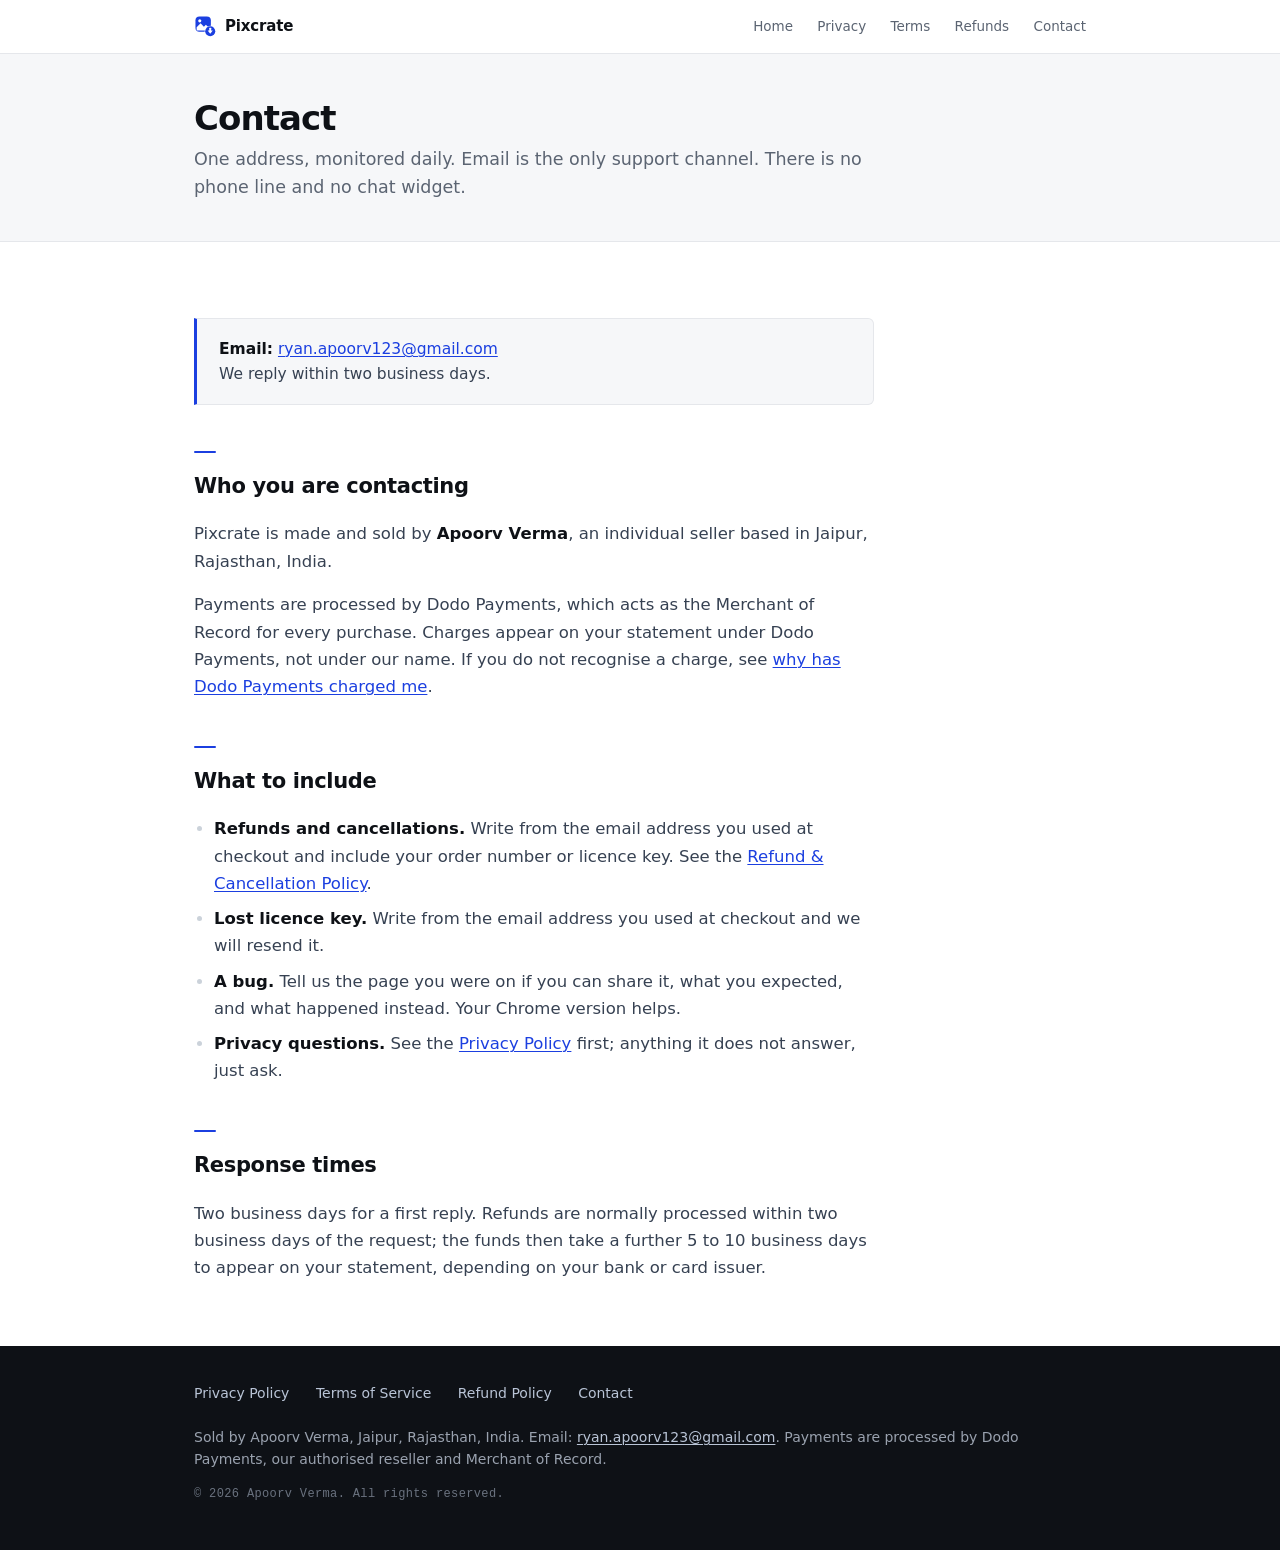
==== commit 3b65be84: "Rename to Pixcrate, and correct the network claim The product name was an exact collision: "Bulk Med" ====
--- a/contact.html
+++ b/contact.html
@@ -3,20 +3,20 @@
 <head>
 <meta charset="utf-8">
 <meta name="viewport" content="width=device-width, initial-scale=1">
-<title>Contact | Bulk Media Downloader</title>
-<meta name="description" content="Support, refunds and cancellations for Bulk Media Downloader.">
+<title>Contact | Pixcrate</title>
+<meta name="description" content="Support, refunds and cancellations for Pixcrate.">
 <link rel="icon" href="icon.svg" type="image/svg+xml">
 <link rel="icon" href="icon-32.png" sizes="32x32" type="image/png">
 <link rel="apple-touch-icon" href="icon-180.png">
 <meta property="og:type" content="website">
-<meta property="og:site_name" content="Bulk Media Downloader">
+<meta property="og:site_name" content="Pixcrate">
 <meta property="og:title" content="Contact">
-<meta property="og:description" content="Support, refunds and cancellations for Bulk Media Downloader. One email address, answered within two business days.">
+<meta property="og:description" content="Support, refunds and cancellations for Pixcrate. One email address, answered within two business days.">
 <meta property="og:url" content="https://apoorvverma5.github.io/bmdr-site/contact.html">
 <meta property="og:image" content="https://apoorvverma5.github.io/bmdr-site/og.png">
 <meta property="og:image:width" content="1200">
 <meta property="og:image:height" content="630">
-<meta property="og:image:alt" content="The Bulk Media Downloader mark: a picture tile with a download badge.">
+<meta property="og:image:alt" content="The Pixcrate mark: a picture tile with a download badge.">
 <meta name="twitter:card" content="summary_large_image">
 <link rel="stylesheet" href="styles.css">
 </head>
@@ -33,7 +33,7 @@
         <circle class="mark__tile" cx="17.7" cy="17.7" r="5.5"/>
         <rect class="mark__on" x="16.65" y="13.9" width="2.1" height="3.5" rx="0.6"/>
         <path class="mark__on" d="M14.9 17h5.6L17.7 20.4Z"/>
-      </svg>Bulk Media Downloader</a>
+      </svg>Pixcrate</a>
     <nav class="nav">
       <a href="./">Home</a>
       <a href="privacy.html">Privacy</a>
@@ -59,7 +59,7 @@
 </div>
 
 <h2>Who you are contacting</h2>
-<p>Bulk Media Downloader is made and sold by <strong>Apoorv Verma</strong>, an individual seller based in Jaipur, Rajasthan, India.</p>
+<p>Pixcrate is made and sold by <strong>Apoorv Verma</strong>, an individual seller based in Jaipur, Rajasthan, India.</p>
 <p>Payments are processed by Dodo Payments, which acts as the Merchant of Record for every purchase. Charges appear on your statement under Dodo Payments, not under our name. If you do not recognise a charge, see <a href="https://dodopayments.com/support/why-has-dodo-payments-charged-me">why has Dodo Payments charged me</a>.</p>
 
 <h2>What to include</h2>
--- a/styles.css
+++ b/styles.css
@@ -120,47 +120,17 @@
 
 .hero__copy .lede { max-width: 30em; margin-bottom: 0; }
 
-/* Abstract mock of the extension: a grid of found images, some selected,
-   with the filter panel and export button beside it. */
+/* The hero screenshot: a real capture of the extension window, generated by
+   npm run store:assets in the extension repo (shell-1-found.png). */
 .shot {
-  flex: 0 0 380px;
+  flex: 0 0 440px;
   width: 100%;
-  max-width: 380px;
+  max-width: 440px;
   height: auto;
-  filter: drop-shadow(0 6px 18px rgba(14, 17, 22, 0.07));
-}
-
-.shot__win { fill: #fff; stroke: var(--line-strong); }
-
-.shot__rule { stroke: var(--line); }
-
-.shot__dot { fill: #dde2e9; }
-
-.shot__tile rect { fill: #eef1f5; stroke: var(--line); }
-
-.shot__tile--on rect { fill: #e7edfc; stroke: var(--accent); stroke-width: 1.8; }
-
-.shot__pic { fill: #cdd5e0; }
-
-.shot__pic--on { fill: #a9bdec; }
-
-.shot__badge circle { fill: var(--accent); }
-
-.shot__badge path { fill: none; stroke: #fff; stroke-width: 1.9; stroke-linecap: round; stroke-linejoin: round; }
-
-.shot__panel { fill: #fafbfc; stroke: var(--line); }
-
-.shot__label rect { fill: #dde2e9; }
-
-.shot__field rect { fill: #fff; stroke: var(--line); }
-
-.shot__check { fill: #fff; stroke: var(--line-strong); }
-
-.shot__check--on { fill: var(--accent); stroke: var(--accent); }
-
-.shot__cta { fill: var(--ink); }
-
-.shot__ctabar { fill: #fff; opacity: 0.85; }
+  border: 1px solid var(--line-strong);
+  border-radius: 10px;
+  box-shadow: 0 18px 40px -14px rgba(14, 17, 22, 0.28), 0 2px 6px rgba(14, 17, 22, 0.05);
+}
 
 .pagehead {
   background: var(--surface);
